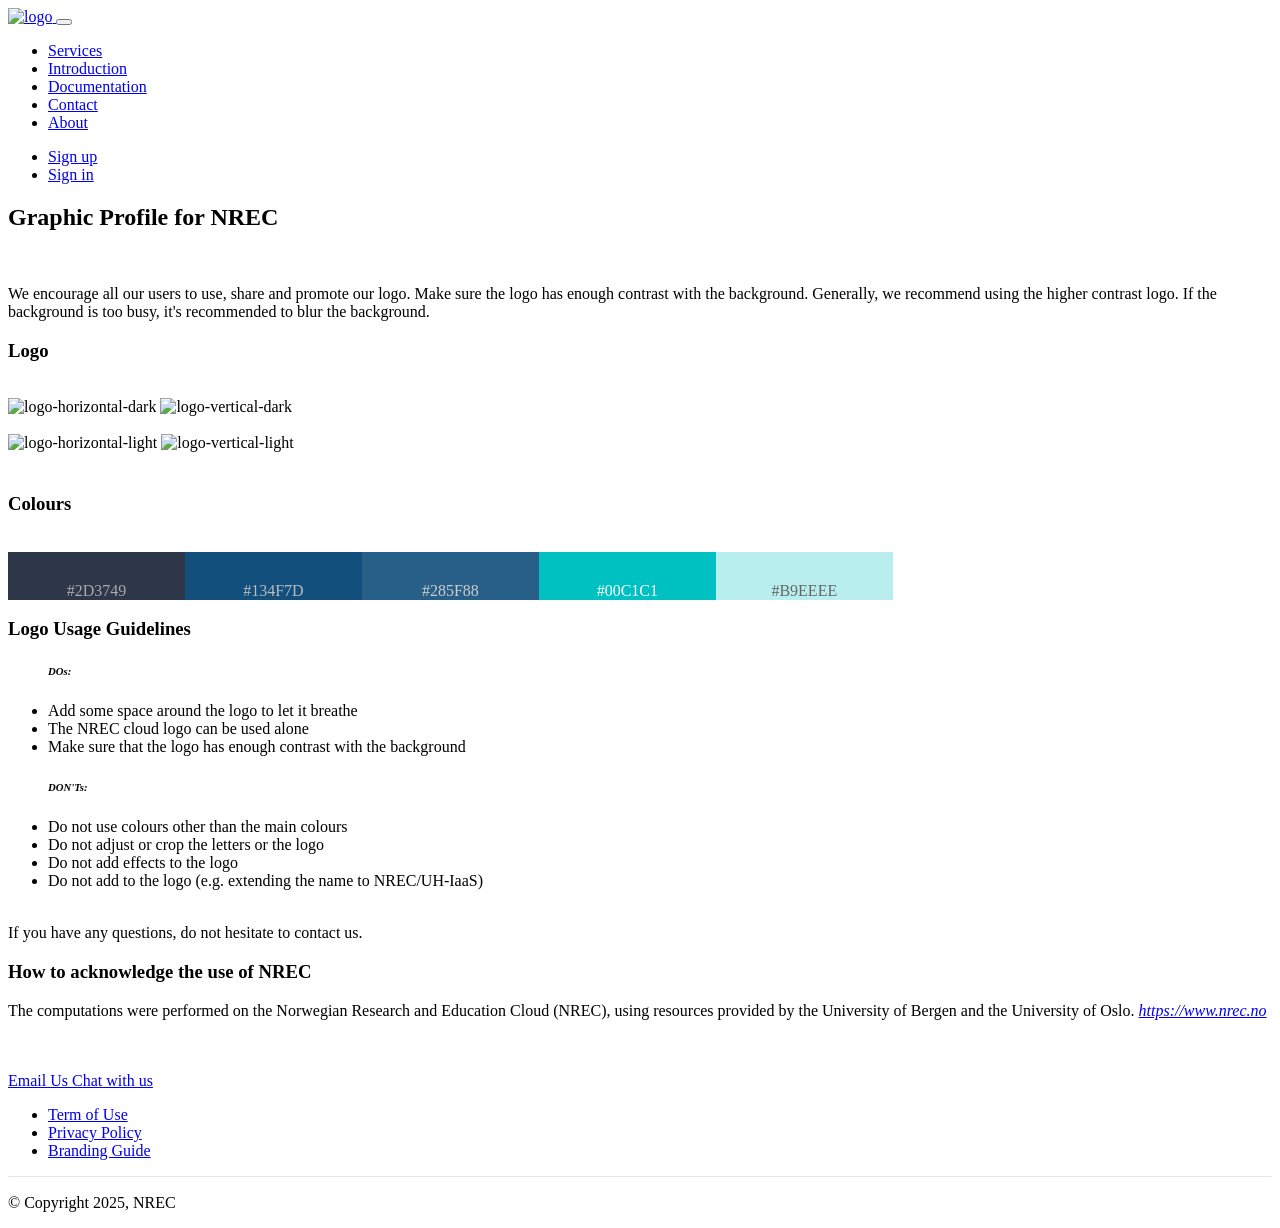
==== branding.html @ ca009070 "feat: remove twitter" ====
<!DOCTYPE html>
<html lang="en" class="full-height">

<head>
  <title>NREC</title>
  <meta charset="utf-8" />
  <meta name="viewport" content="width=device-width, initial-scale=1, user-scalable=no" />
  <meta name="description" content="A Norwegian Cloud Infrastructure for Research and Education" />
  <meta name="keywords"
    content="Cloud, Infrastructure, Education, Research, UiO, UiB, University, Oslo, Bergen, Norway" />

  <meta property="og:title" content="NREC" />
  <meta property="og:type" content="website" />
  <meta property="og:url" content="https://nrec.no" />
  <meta property="og:description" content="A Norwegian Cloud Infrastructure for Research and Education" />
  <meta property="og:image" content="https://nrec.no/assets/img/nrec-horizontal_dark.svg" />
  <meta property="og:site_name" content="nrec.no" />

  <link href="assets/img/favicon.ico" rel="icon" type="image/png">

  <link rel="stylesheet" href="./assets/vendor/bootstrap/bootstrap.min.css">
  <link rel="stylesheet" href="./assets/css/custom.css">
  <link rel="stylesheet" href="https://cdnjs.cloudflare.com/ajax/libs/font-awesome/7.0.1/css/all.min.css"
    integrity="sha512-2SwdPD6INVrV/lHTZbO2nodKhrnDdJK9/kg2XD1r9uGqPo1cUbujc+IYdlYdEErWNu69gVcYgdxlmVmzTWnetw=="
    crossorigin="anonymous" referrerpolicy="no-referrer">
</head>

<body class="index">
  <nav class="navbar navbar-expand-lg navbar-dark fixed-top bg-primary">
    <div class="container">
      <a class="navbar-brand" href="index.html">
        <img src="./assets/img/nrec-vertical_light.svg" alt="logo">
      </a>
      <button class="navbar-toggler" type="button" data-bs-toggle="collapse" data-bs-target="#navbarSupportedContent-7"
        aria-controls="navbarSupportedContent-7" aria-expanded="false" aria-label="Toggle navigation">
        <span class="navbar-toggler-icon"></span>
      </button>
      <div class="collapse navbar-collapse text-center" id="navbarSupportedContent-7">
        <ul class="navbar-nav mr-auto">
          <li class="nav-item mx-2">
            <a class="nav-link" href="index.html#services">Services</a>
          </li>
          <li class="nav-item mx-2">
            <a class="nav-link" href="index.html#info">Introduction</a>
          </li>
          <li class="nav-item mx-2">
            <a class="nav-link" href="https://docs.nrec.no/" rel="noopener noreferrer">Documentation</a>
          </li>
          <li class="nav-item mx-2">
            <a class="nav-link" href="index.html#contact">Contact</a>
          </li>
          <li class="nav-item mx-2">
            <a class="nav-link" href="index.html#about">About</a>
          </li>
        </ul>
        <ul class="navbar-nav ml-auto">
          <li class="nav-item mx-2">
            <a class="btn btn-outline-light" href="https://access.nrec.no/" rel="noopener noreferrer">
              Sign up
            </a>
          </li>
          <li class="nav-item mx-2 m-md-0">
            <a class="btn btn-outline-light" href="https://dashboard.nrec.no" rel="noopener noreferrer">
              Sign in
            </a>
          </li>
        </ul>
      </div>
    </div>
  </nav>

  <a id="branding"></a>
  <div class="container">
    <div class="section">
      <div class="row">
        <div class="col-10 col-md-10 offset-md-1">
          <div class="header text-left">
            <div class="text-left">
                <h2>Graphic Profile for NREC</h2><br />
                <p>
                    We encourage all our users to use, share and promote our logo.
                    Make sure the logo has enough contrast with the background.
                    Generally, we recommend using the higher contrast logo.
                    If the background is too busy, it's recommended to blur the background.
                </p>
                <h3>Logo</h3><br />
                <img src="./assets/img/nrec-horizontal_dark.svg" alt="logo-horizontal-dark">
                <img src="./assets/img/nrec-vertical_dark.svg" alt="logo-vertical-dark">
                <br /><br />
                <img src="./assets/img/nrec-horizontal_light.svg" alt="logo-horizontal-light">
                <img src="./assets/img/nrec-vertical_light.svg" alt="logo-vertical-light">
                <h3><br />Colours</h3><br />
                <div style="font:16px;display:flex;width:70%">
                  <div style="flex:1;background:#2D3749;color:#aaa;padding-top:30px;text-align:center">#2D3749</div>
                  <div style="flex:1;background:#134F7D;color:#bbb;padding-top:30px;text-align:center">#134F7D</div>
                  <div style="flex:1;background:#285F88;color:#ccc;padding-top:30px;text-align:center">#285F88</div>
                  <div style="flex:1;background:#00C1C1;color:#fff;padding-top:30px;text-align:center">#00C1C1</div>
                  <div style="flex:1;background:#B9EEEE;color:#666;padding-top:30px;text-align:center">#B9EEEE</div>
                </div>

            </div>
          </div>
        </div>
      </div>
    </div>
  </div>

  <a id="usage"></a>
  <div class="examples section bg-light">
    <div class="container">
      <div class="row">
        <div class="col-10 col-md-10 offset-md-1">
            <h3>Logo Usage Guidelines</h3>
            <p>
                <ul>
                    <h6><i>DOs:</i></h6>
                    <li>Add some space around the logo to let it breathe</li>
                    <li>The NREC cloud logo can be used alone</li>
                    <li>Make sure that the logo has enough contrast with the background</li>
                </ul>
                <ul>
                    <h6><i>DON'Ts:</i></h6>
                    <li>Do not use colours other than the main colours</li>
                    <li>Do not adjust or crop the letters or the logo</li>
                    <li>Do not add effects to the logo</li>
                    <li>Do not add to the logo (e.g. extending the name to NREC/UH-IaaS)</li>
                </ul>
            </p><br />
            If you have any questions, do not hesitate to contact us.
        </div>
      </div>
    </div>
  </div>

  <div class="ack">
  <div class="container">
    <div class="section">
      <div class="row">
        <div class="col-10 col-md-10 offset-md-1">
            <h3>How to acknowledge the use of NREC</h3>
            <p class="text-left">
            The computations were performed on the Norwegian Research and Education Cloud (NREC),
            using resources provided by the University of Bergen and the University of Oslo.
            <a href="https://www.nrec.no"><i>https://www.nrec.no</i></a>
          </p>
          <br /><br />
        </div>
      </div>
    </div>
  </div>

  <footer class="footer-1 footer_custom">
    <div class="container">
      <div class="small d-flex flex-column flex-md-row justify-content-between align-items-center">
        <div class="social mt-4 mt-md-0">
          <a class="email btn btn-lg icon_some_small" href="mailto:support@nrec.no" target="_blank">
            <i class="fas fa-envelope"></i>
            <span class="sr-only">Email Us</span>
          </a>
          <a class="slack btn btn-lg icon_some_small" href="https://uhps.slack.com" target="_blank" rel="noopener noreferrer">
            <i class="fab fa-slack-hash"></i>
            <span class="sr-only">Chat with us</span>
          </a>
        </div>
        <div class="link text-white">
          <ul class="footer-menu list-unstyled d-flex flex-row flex-wrap gap-3 justify-content-center justify-content-md-end">
            <li><a href="https://docs.nrec.no/terms-of-service.html" rel="noopener noreferrer" class="text-white">Term of Use</a></li>
            <li><a href="https://docs.nrec.no/terms-of-service.html#privacy-policy" rel="noopener noreferrer" class="text-white">Privacy Policy</a></li>
            <li><a href="branding.html" class="text-white">Branding Guide</a></li>
          </ul>
        </div>
      </div>
      <div class="copyright text-center">
        <hr class="border-light my-3" style="border-color: rgba(255, 255, 255, 0.3) !important;" />
        <p class="small text-white mb-0">&copy; Copyright 2025, NREC</p>
      </div>
    </div>
  </footer>

</body>

</html>
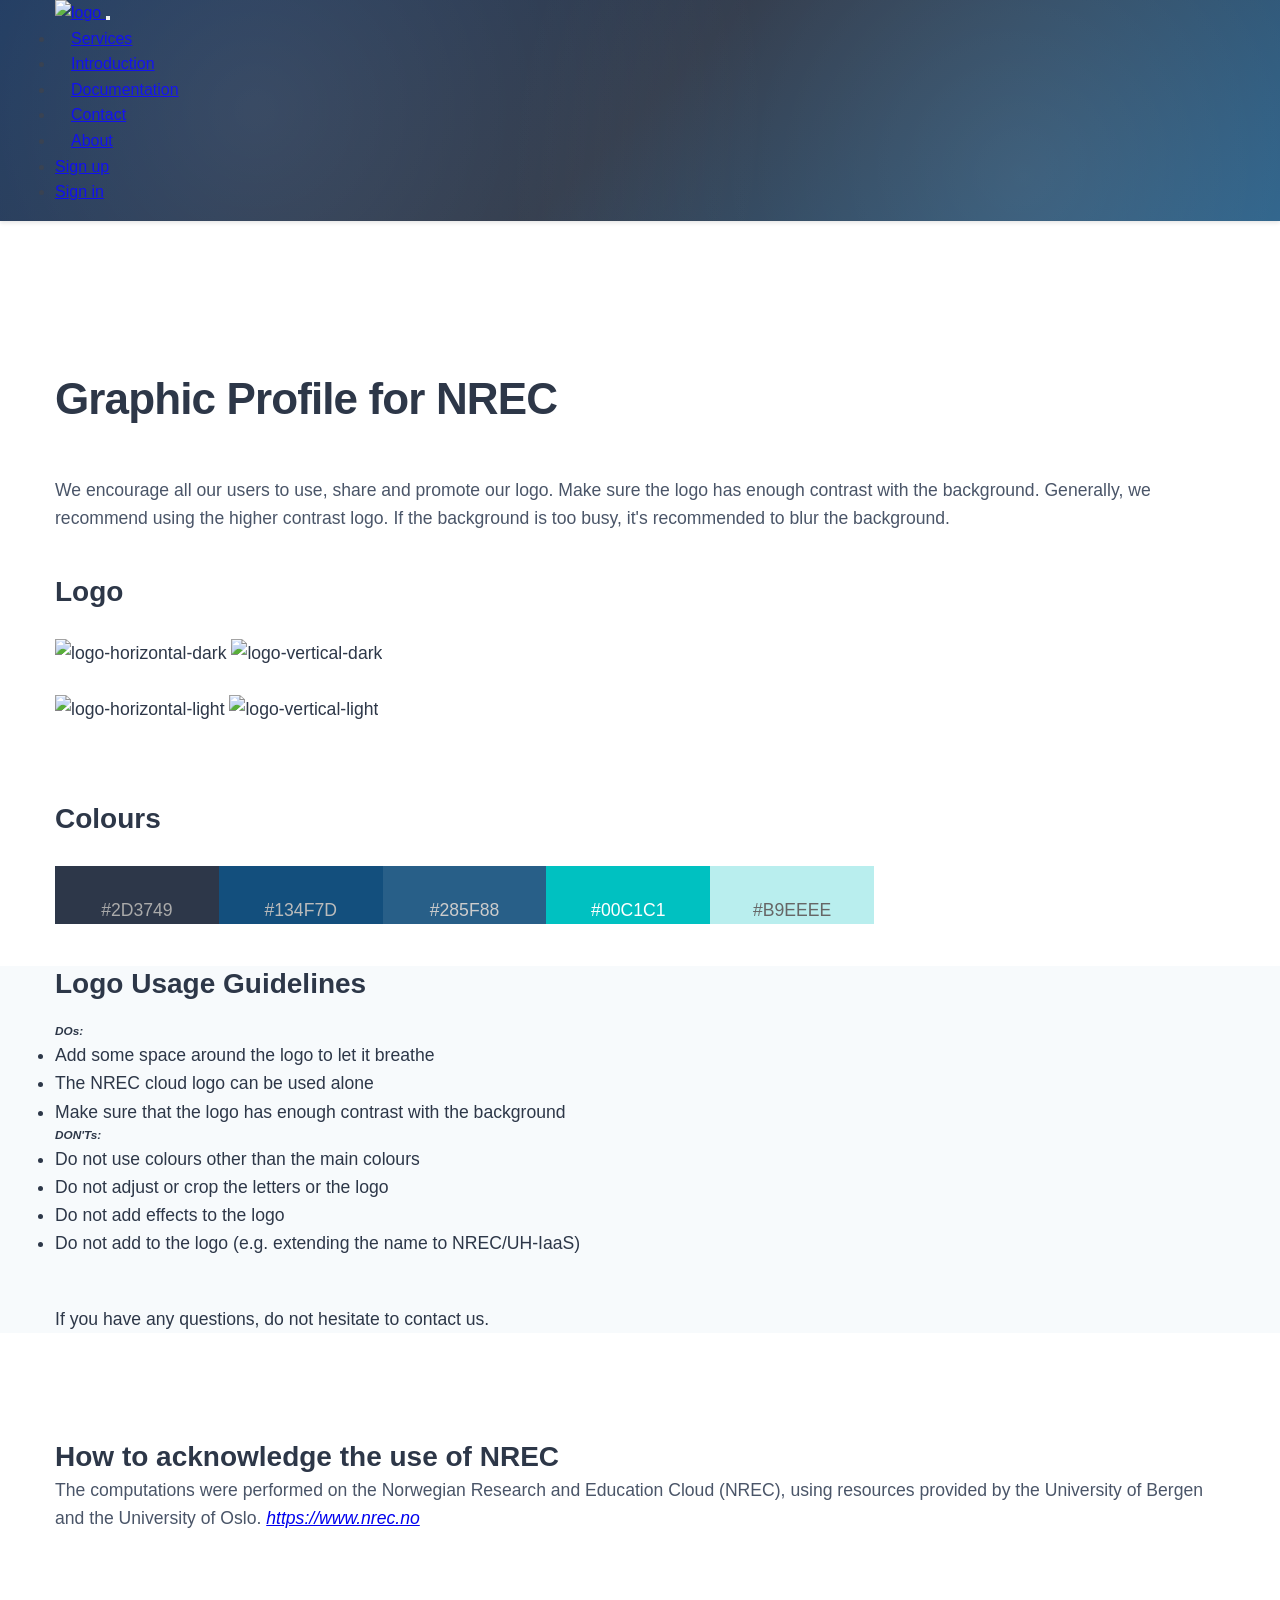
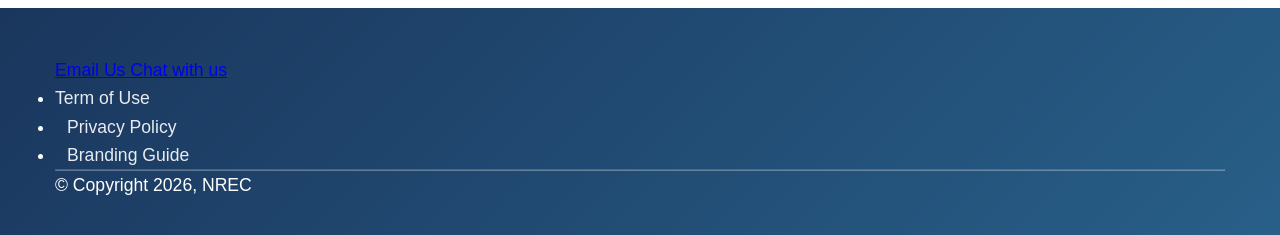
==== commit fb77e099: "it's 2026" ====
--- a/branding.html
+++ b/branding.html
@@ -172,7 +172,7 @@
       </div>
       <div class="copyright text-center">
         <hr class="border-light my-3" style="border-color: rgba(255, 255, 255, 0.3) !important;" />
-        <p class="small text-white mb-0">&copy; Copyright 2025, NREC</p>
+        <p class="small text-white mb-0">&copy; Copyright 2026, NREC</p>
       </div>
     </div>
   </footer>
--- a/assets/css/custom.css
+++ b/assets/css/custom.css
@@ -0,0 +1,682 @@
+.page-view {
+    padding: 0;
+    margin-top: 0; /* Start at very top */
+    padding-top: 152px; /* 72px navbar + 80px content padding */
+    padding-bottom: 60px;
+    min-height: calc(100vh); /* Full viewport height */
+    display: flex;
+    align-items: center;
+    width: 100%;
+    margin-bottom: 0;
+}
+
+/* Make banner background extend to top to eliminate white gap */
+.bg-primary.page-view {
+    margin-top: 0 !important;
+    padding-top: 55px !important; /* 72px navbar + 80px content */
+    position: relative;
+}
+
+/* Ensure no gap after banner */
+.page-view + * {
+    margin-top: 0 !important;
+}
+
+.page-view .container {
+    width: 100%;
+    max-width: 1200px;
+    margin: 0 auto;
+    padding: 0 15px;
+}
+
+.bg-primary {
+    background: linear-gradient(135deg, #1a365d 0%, #2d3748 50%, #285f88 100%) !important;
+    position: relative;
+    overflow: hidden;
+    margin-top: 0 !important;
+    padding-top: 0 !important;
+}
+
+/* Special handling for banner to eliminate white gap */
+.bg-primary.page-view {
+    overflow: visible;
+    background: linear-gradient(135deg, #1a365d 0%, #2d3748 50%, #285f88 100%) !important;
+}
+
+/* Extend banner background up to cover white gap */
+.bg-primary.page-view::after {
+    content: '';
+    position: absolute;
+    top: -72px;
+    left: 0;
+    right: 0;
+    height: 72px;
+    background: linear-gradient(135deg, #1a365d 0%, #2d3748 50%, #285f88 100%);
+    z-index: -1;
+}
+
+.bg-primary::before {
+    content: '';
+    position: absolute;
+    top: 0;
+    left: 0;
+    right: 0;
+    bottom: 0;
+    background: radial-gradient(circle at 20% 50%, rgba(255, 255, 255, 0.1) 0%, transparent 50%),
+                radial-gradient(circle at 80% 80%, rgba(255, 255, 255, 0.1) 0%, transparent 50%);
+    pointer-events: none;
+    z-index: 0;
+}
+
+/* Extend decorative overlay for banner to cover gap area */
+.bg-primary.page-view::before {
+    top: -72px;
+    height: calc(100% + 72px);
+}
+
+.bg-light {
+    background-color: #f7fafc !important;
+}
+
+.bg_custom {
+    background-color: #edf0fa;
+}
+
+.navbar {
+    font-size: 16px;
+    padding: 1rem 0;
+    box-shadow: 0 2px 4px rgba(0, 0, 0, 0.1);
+    backdrop-filter: blur(10px);
+    min-height: 72px; /* Ensures consistent navbar height */
+    width: 100%;
+    margin: 0;
+}
+
+.navbar .container {
+    width: 100%;
+    max-width: 1200px;
+    margin: 0 auto;
+    padding: 0 15px;
+}
+
+.navbar-brand img {
+    height: 40px;
+    transition: transform 0.3s ease;
+}
+
+.navbar-brand:hover img {
+    transform: scale(1.05);
+}
+
+.footer_custom {
+    background: linear-gradient(135deg, #1a365d 0%, #285f88 100%);
+    padding: 3rem 0 1rem;
+    color: #ffffff;
+}
+
+.footer_custom .copyright {
+    color: #ffffff;
+}
+
+.footer_custom .copyright p {
+    color: #ffffff !important;
+}
+
+.footer_custom .footer-menu {
+    gap: 1.5rem;
+}
+
+.footer_custom .footer-menu li {
+    margin: 0;
+    padding: 0 0.75rem;
+}
+
+.footer_custom .footer-menu li:first-child {
+    padding-left: 0;
+}
+
+.footer_custom .footer-menu li:last-child {
+    padding-right: 0;
+}
+
+.footer_custom .footer-menu a {
+    color: rgba(255, 255, 255, 0.9) !important;
+    text-decoration: none;
+    transition: color 0.2s ease;
+    border-bottom: none !important;
+}
+
+.footer_custom .footer-menu a:hover {
+    color: #ffffff !important;
+    border-bottom: none !important;
+}
+
+/*
+.icon_some_small {
+    color: #edf0fa;
+} */
+
+.icon_some_small:hover {
+    color: #edf0fa;
+}
+
+.icon_some_large {
+    color: #134f7d;
+    display: inline-block;
+    text-align: center;
+    padding: 1em;
+    margin: 0.5em;
+    transition: all 0.3s ease;
+    font-size: 25px;
+    text-decoration: none;
+}
+
+.icon_some_large:hover {
+    color: #285f88;
+    transform: none;
+}
+
+.icon_large {
+    color: #285f88;
+    display: block;
+    text-align: center;
+    padding: 1rem;
+    transition: all 0.3s cubic-bezier(0.4, 0, 0.2, 1);
+    font-size: 3rem;
+    margin-bottom: 1rem;
+}
+
+.icon_large:hover {
+    color: #285f88;
+    transform: none;
+}
+
+.minipadding {
+    padding-top: 70px !important;
+ }
+ 
+.subtitle_text1 {
+    margin-top: 1.5em;
+    font-size: 1.25rem;
+    margin-bottom: 1em;
+    color: rgba(255, 255, 255, 0.95);
+    line-height: 1.6;
+    font-weight: 400;
+}
+
+.subtitle_text2 {
+    padding-top: 1em;
+    font-size: 1.15rem;
+    margin-bottom: 0.4em;
+    color: rgba(255, 255, 255, 0.9);
+    line-height: 1.6;
+}
+
+span.emphasize {
+    color: #37A8E1;
+}
+
+strong {
+    font-weight: 570;
+}
+
+small {
+    font-weight: 10;
+}
+
+.note {
+    margin-top: 3em;
+    font-style: italic;
+    color: gray;
+}
+
+html {
+    scroll-behavior: smooth;
+}
+
+* {
+    margin: 0;
+    padding: 0;
+    box-sizing: border-box;
+}
+
+/* Override Bootstrap container to be uniform */
+.container {
+    width: 100%;
+    max-width: 1200px;
+    margin: 0 auto;
+    padding-left: 15px;
+    padding-right: 15px;
+}
+
+/* Remove any default margins that create white space */
+.bg-primary + .container,
+.page-view + .container {
+    margin-top: 0 !important;
+    padding-top: 4rem;
+}
+
+/* Ensure sections are uniform */
+.section {
+    width: 100%;
+    margin-top: 0;
+}
+
+/* Remove top margin from first section after banner */
+#services + .container .section,
+.container:first-of-type .section {
+    margin-top: 0;
+    padding-top: 4rem;
+}
+
+body { 
+    padding: 0;
+    margin: 0;
+    font-size: 1.1rem;
+    font-family: -apple-system, BlinkMacSystemFont, "Segoe UI", Roboto, "Helvetica Neue", Arial, sans-serif, "Apple Color Emoji", "Segoe UI Emoji", "Segoe UI Symbol";
+    line-height: 1.6;
+    color: #2d3748;
+    -webkit-font-smoothing: antialiased;
+    -moz-osx-font-smoothing: grayscale;
+    background-color: #ffffff;
+}
+
+/* Ensure banner starts at top with no white gap */
+.bg-primary.page-view {
+    margin-top: 0 !important;
+}
+
+p {
+    margin-bottom: 1.25rem;
+    color: #4a5568;
+}
+
+.lead {
+    font-size: 1.25rem;
+    font-weight: 300;
+    line-height: 1.6;
+}
+
+.text-muted {
+    color: #718096 !important;
+}
+
+.nav-link {
+    transition: color 0.2s ease;
+    font-weight: 500;
+    padding: 0.5rem 1rem !important;
+}
+
+.nav-link:hover {
+    color: rgba(255, 255, 255, 1) !important;
+}
+
+.compact {
+    margin-top: 0.75em;
+    color: red;
+}
+
+h2 {
+    margin-top: 2em;
+    font-size: 2.75rem;
+    margin-bottom: 0.5em;
+    font-weight: 700;
+    line-height: 1.2;
+    letter-spacing: -0.02em;
+}
+
+h3 {
+    margin-top: 1.5em;
+    font-size: 1.75rem;
+    font-weight: 600;
+    line-height: 1.3;
+}
+
+h4 {
+    margin-top: 1.5em;
+    margin-bottom: 0.4em;
+}
+
+
+/* Offset anchors for links to adjust for fixed nav bar */
+:target {
+    display: block;
+    position: relative;
+    top: -72px; /* Matches navbar height */
+    visibility: hidden;
+    scroll-margin-top: 72px; /* Modern approach for anchor scrolling */
+  }
+  
+/* Add scroll margin to all section anchors */
+[id] {
+    scroll-margin-top: 72px;
+}
+
+.logoBox {
+    width: 100%;
+    height: 100%;
+    top: -35px;
+    padding-bottom: 20px;
+    background-color:#000000;
+}
+
+/* Supporters logo */
+.logoContainer {
+	display: flex; 
+    flex-flow: row wrap;
+    justify-content: space-between;
+    padding: 1px;
+    position: relative;
+  }
+
+.logos {
+    padding-top: 35px;
+    display: inline-flex;
+    height: 100%;
+    width: 100%;
+}
+
+/* Partners Logos - Fixed width row with wrap */
+.partners-logos-container {
+    justify-content: center;
+    align-items: center;
+    width: 100%;
+    padding: 2rem 0;
+}
+
+.partners-logos {
+    display: flex;
+    flex-wrap: wrap;
+    justify-content: center;
+    align-items: center;
+    gap: 1.5rem 2rem;
+    max-width: 1200px;
+    margin: 0 auto;
+}
+
+.partner-logo {
+    object-fit: contain;
+    transition: opacity 0.3s ease;
+    display: block;
+}
+
+.partner-logo:hover {
+    opacity: 0.8;
+}
+
+/* Individual partner logo sizing - adjust as needed */
+.partner-logo-uio {
+    width: 125px;
+    height: auto;
+    max-height: 70px;
+}
+
+.partner-logo-uib {
+    width: 125px;
+    height: auto;
+    max-height: 70px;
+}
+
+.partner-logo-neic {
+    width: 125px;
+    height: auto;
+    max-height: 70px;
+}
+
+.partner-logo-naic {
+    width: 125px;
+    height: auto;
+    max-height: 70px;
+}
+
+.partner-logo-alice {
+    width: 125px;
+    height: auto;
+    max-height: 70px;
+}
+
+.partner-logo-atlas {
+    width: 125px;
+    height: auto;
+    max-height: 70px;
+}
+
+.partner-logo-wlcg {
+    width: 125px;
+    height: auto;
+    max-height: 70px;
+}
+
+.subpage-header {
+	margin-top: 2rem;
+	padding: 2rem 0rem 1rem 0rem;
+}
+
+.subpage-header + div {
+    margin-top: 3em;
+}
+
+@media only screen and (min-width: 768px) {
+	.subpage-header {
+		margin-top: 2rem;
+	}
+}
+
+/* Modern Card style */
+.card_style {
+    border: none;
+    border-radius: 12px;
+    padding: 2rem;
+    transition: all 0.3s cubic-bezier(0.4, 0, 0.2, 1);
+    background: #ffffff;
+    box-shadow: 0 1px 3px rgba(0, 0, 0, 0.1), 0 1px 2px rgba(0, 0, 0, 0.06);
+    height: 100%;
+    display: flex;
+    flex-direction: column;
+}
+
+.card_style:hover {
+    transform: none;
+    box-shadow: 0 1px 3px rgba(0, 0, 0, 0.1), 0 1px 2px rgba(0, 0, 0, 0.06);
+}
+
+.card_style .card-body {
+    display: flex;
+    flex-direction: column;
+    align-items: center;
+    justify-content: center;
+    padding: 1.5rem;
+}
+
+.card_style .card-title {
+    font-size: 1.25rem;
+    font-weight: 600;
+    margin-top: 1rem;
+    margin-bottom: 0.75rem;
+    color: #1a365d;
+}
+
+.card_style .card-text {
+    color: #4a5568;
+    font-size: 0.95rem;
+    line-height: 1.6;
+    margin: 0;
+}
+
+
+/* Compact services grid */
+.services-grid .card_style {
+    padding: 0.75rem;
+    border-radius: 8px;
+}
+
+.services-grid .card_style .card-body {
+    padding: 0.4rem;
+}
+
+.services-grid .card_style .card-title {
+    margin-top: 0.25rem;
+    margin-bottom: 0.25rem;
+    font-size: 1rem;
+}
+
+.services-grid .card_style .card-text {
+    font-size: 0.8rem;
+    line-height: 1.4;
+}
+
+.services-grid .icon_large {
+    padding: 0.25rem;
+    margin-bottom: 0.25rem;
+}
+
+
+
+/* Compact contact buttons */
+#contact .icon_some_large {
+    padding: 0.5em;
+    margin: 0.25em;
+    font-size: 16px;
+}
+
+
+/* Contact links - behave like text, not buttons */
+#contact .icon_some_large {
+    user-select: text;
+    -webkit-user-select: text;
+    cursor: text;
+}
+
+#contact .icon_some_large:hover {
+    color: #285f88;
+    transform: none;
+}
+
+/* Manage Display Headers for Mobile Devices */
+@media (max-width: 576px) {
+    .display-1 {
+        font-size: 4rem;
+        font-weight: 800;
+        line-height: 1.0;
+    }
+    
+    .display-2 {
+        font-size: 2.75rem;
+        font-weight: 300;
+        line-height: 1.0;
+    }
+
+    .display-3 {
+        font-size: 2.25rem;
+        font-weight: 300;
+        line-height: 1.0;
+    }
+
+    .display-4 {
+        font-size: 1.75rem;
+        font-weight: 300;
+        line-height: 1.0;
+    }
+
+    h2{
+        font-size: 1.9rem;
+    }
+
+    h3{
+        font-size: 1.5rem;
+    }
+
+    h4{
+        font-size: 1.25rem;
+    }
+
+    h5{
+        font-size: 0.9rem;
+    }
+
+    p {
+        font-size: 0.9rem;
+    }
+
+    ul {
+        font-size: 0.9rem;
+    }
+
+    .subtitle_text2 {
+        padding-top: 0.75em;
+        font-size: 1rem;
+    }
+
+    .card_style {
+        padding: 1.5rem;
+        border-radius: 12px;
+    }
+    
+    .card_style .card-body {
+        padding: 1rem;
+    }
+
+    .icon_large {
+        color: #285f88;
+        display: block;
+        text-align: center;
+        padding: 0.5rem;
+        transition: all 0.3s ease;
+        font-size: 2rem;
+    }
+    .icon_some_large {
+        color: #134f7d;
+        display: inline-block;
+        text-align: center;
+        padding: 0.5em;
+        margin: 0.25em;
+        transition: all 0.3s ease;
+        font-size: 18px;
+    }
+}
+
+@media (max-width: 415px) {
+    h3{
+        font-size: 1.1rem;
+    }
+
+    h4{
+        font-size: 1.1rem;
+        margin-top: 0.5em;
+    }
+}
+
+
+@media (max-width: 350px) {
+    h3{
+        font-size: 1.1rem;
+    }
+
+    h4{
+        margin-top: 0.5em;
+    }
+}
+
+@media (max-width: 320px) {
+    .display-1 {
+        font-size: 3rem;
+        font-weight: 800;
+        line-height: 1.0;
+    }
+
+    h2{
+        font-size: 1.3rem;
+    }
+
+    h3{
+        font-size: 1rem;
+    }
+
+    h4{
+        font-size: 0.9rem;
+    }
+
+    .index .page-hero .credits{
+        margin-top: 3rem;
+    }
+}
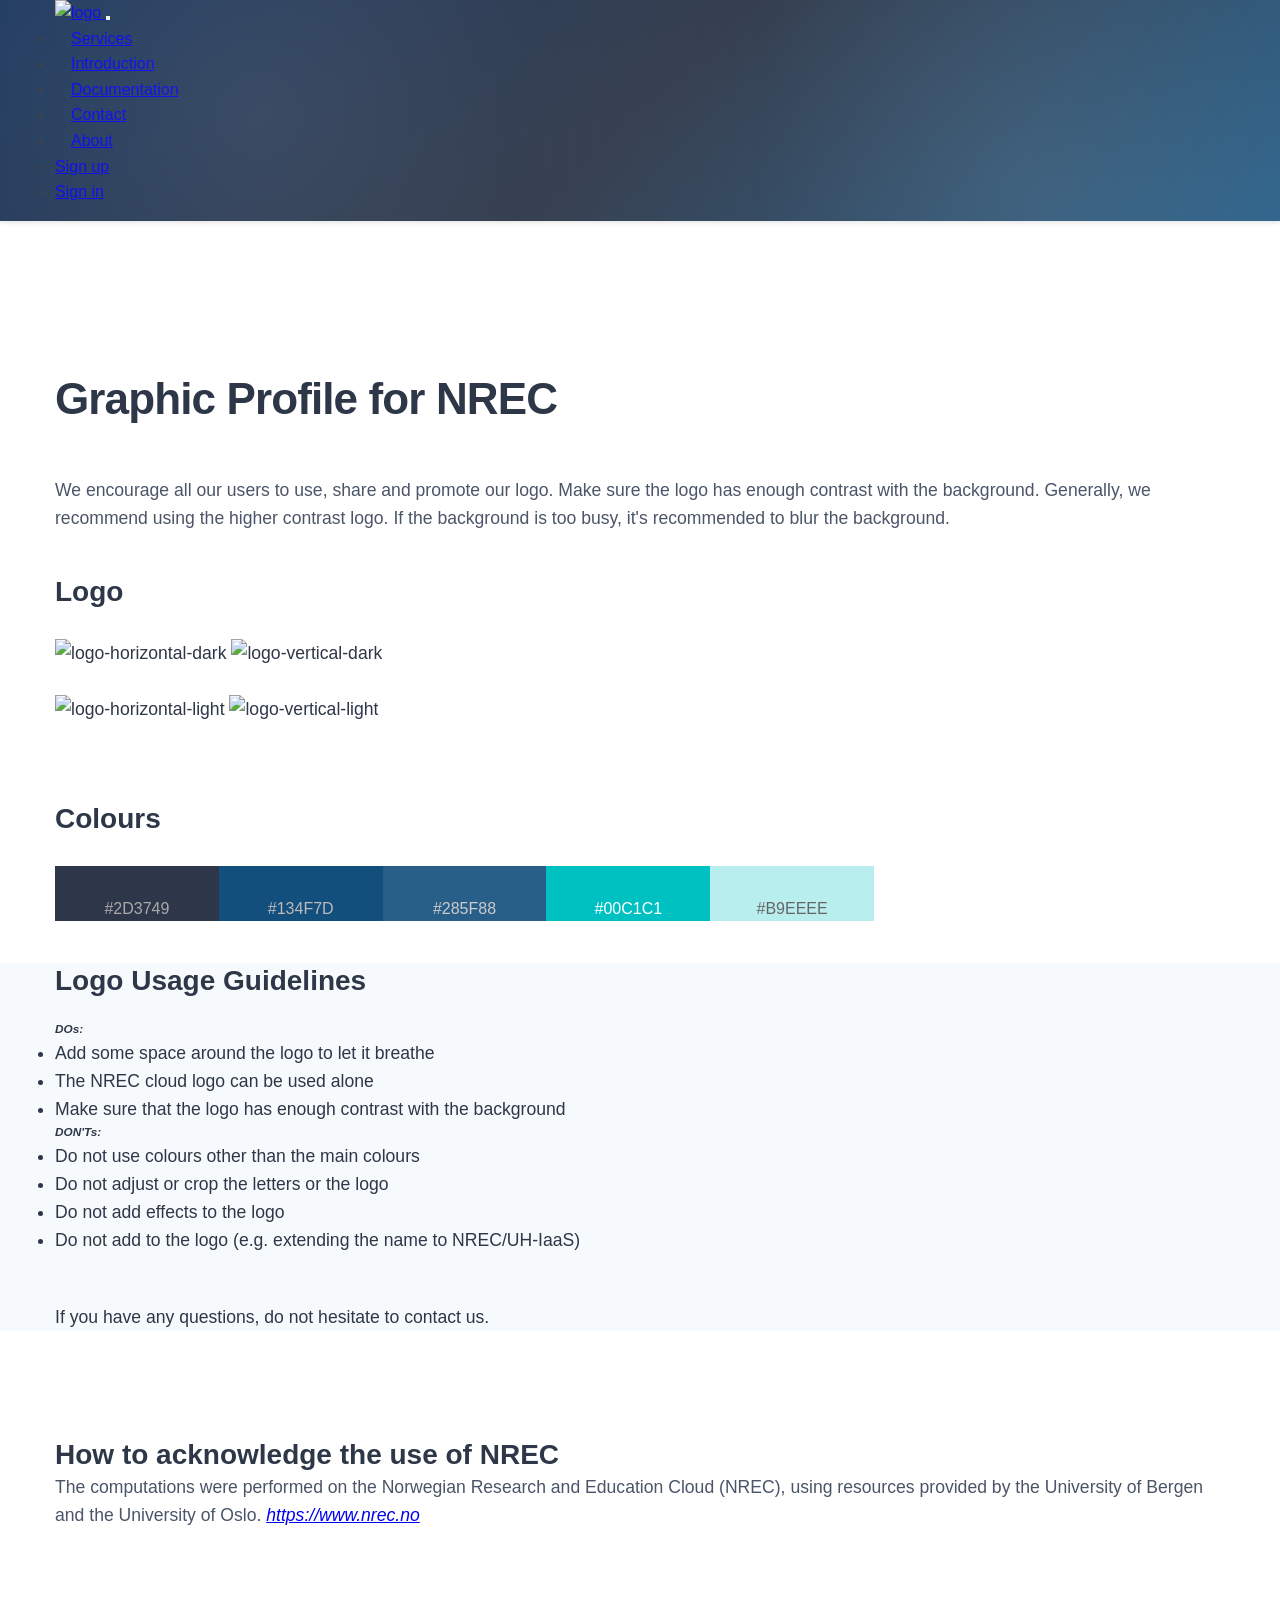
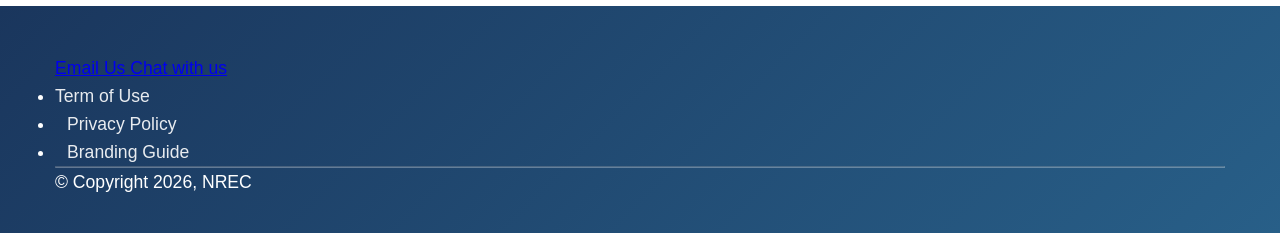
==== commit 5bd7dbfc: "moved inline styling to custum.css (ai ass)" ====
--- a/branding.html
+++ b/branding.html
@@ -1,5 +1,5 @@
 <!DOCTYPE html>
-<html lang="en" class="full-height">
+<html lang="en">
 
 <head>
   <title>NREC</title>
@@ -74,7 +74,7 @@
     <div class="section">
       <div class="row">
         <div class="col-10 col-md-10 offset-md-1">
-          <div class="header text-left">
+          <div class="text-left">
             <div class="text-left">
                 <h2>Graphic Profile for NREC</h2><br />
                 <p>
@@ -90,12 +90,12 @@
                 <img src="./assets/img/nrec-horizontal_light.svg" alt="logo-horizontal-light">
                 <img src="./assets/img/nrec-vertical_light.svg" alt="logo-vertical-light">
                 <h3><br />Colours</h3><br />
-                <div style="font:16px;display:flex;width:70%">
-                  <div style="flex:1;background:#2D3749;color:#aaa;padding-top:30px;text-align:center">#2D3749</div>
-                  <div style="flex:1;background:#134F7D;color:#bbb;padding-top:30px;text-align:center">#134F7D</div>
-                  <div style="flex:1;background:#285F88;color:#ccc;padding-top:30px;text-align:center">#285F88</div>
-                  <div style="flex:1;background:#00C1C1;color:#fff;padding-top:30px;text-align:center">#00C1C1</div>
-                  <div style="flex:1;background:#B9EEEE;color:#666;padding-top:30px;text-align:center">#B9EEEE</div>
+                <div class="color-swatches">
+                  <div class="color-swatch" style="background:#2D3749;color:#aaa">#2D3749</div>
+                  <div class="color-swatch" style="background:#134F7D;color:#bbb">#134F7D</div>
+                  <div class="color-swatch" style="background:#285F88;color:#ccc">#285F88</div>
+                  <div class="color-swatch" style="background:#00C1C1;color:#fff">#00C1C1</div>
+                  <div class="color-swatch" style="background:#B9EEEE;color:#666">#B9EEEE</div>
                 </div>
 
             </div>
@@ -106,7 +106,7 @@
   </div>
 
   <a id="usage"></a>
-  <div class="examples section bg-light">
+  <div class="section bg-light">
     <div class="container">
       <div class="row">
         <div class="col-10 col-md-10 offset-md-1">
@@ -132,7 +132,7 @@
     </div>
   </div>
 
-  <div class="ack">
+  <div>
   <div class="container">
     <div class="section">
       <div class="row">
@@ -152,7 +152,7 @@
   <footer class="footer-1 footer_custom">
     <div class="container">
       <div class="small d-flex flex-column flex-md-row justify-content-between align-items-center">
-        <div class="social mt-4 mt-md-0">
+        <div class="mt-4 mt-md-0">
           <a class="email btn btn-lg icon_some_small" href="mailto:support@nrec.no" target="_blank">
             <i class="fas fa-envelope"></i>
             <span class="sr-only">Email Us</span>
@@ -162,7 +162,7 @@
             <span class="sr-only">Chat with us</span>
           </a>
         </div>
-        <div class="link text-white">
+        <div class="text-white">
           <ul class="footer-menu list-unstyled d-flex flex-row flex-wrap gap-3 justify-content-center justify-content-md-end">
             <li><a href="https://docs.nrec.no/terms-of-service.html" rel="noopener noreferrer" class="text-white">Term of Use</a></li>
             <li><a href="https://docs.nrec.no/terms-of-service.html#privacy-policy" rel="noopener noreferrer" class="text-white">Privacy Policy</a></li>
@@ -171,7 +171,7 @@
         </div>
       </div>
       <div class="copyright text-center">
-        <hr class="border-light my-3" style="border-color: rgba(255, 255, 255, 0.3) !important;" />
+        <hr class="border-light my-3 footer-divider" />
         <p class="small text-white mb-0">&copy; Copyright 2026, NREC</p>
       </div>
     </div>
--- a/assets/css/custom.css
+++ b/assets/css/custom.css
@@ -10,25 +10,6 @@
     margin-bottom: 0;
 }
 
-/* Make banner background extend to top to eliminate white gap */
-.bg-primary.page-view {
-    margin-top: 0 !important;
-    padding-top: 55px !important; /* 72px navbar + 80px content */
-    position: relative;
-}
-
-/* Ensure no gap after banner */
-.page-view + * {
-    margin-top: 0 !important;
-}
-
-.page-view .container {
-    width: 100%;
-    max-width: 1200px;
-    margin: 0 auto;
-    padding: 0 15px;
-}
-
 .bg-primary {
     background: linear-gradient(135deg, #1a365d 0%, #2d3748 50%, #285f88 100%) !important;
     position: relative;
@@ -37,10 +18,10 @@
     padding-top: 0 !important;
 }
 
-/* Special handling for banner to eliminate white gap */
+/* Banner: extend background up to cover gap behind fixed navbar */
 .bg-primary.page-view {
+    padding-top: 55px !important; /* 72px navbar + 80px content */
     overflow: visible;
-    background: linear-gradient(135deg, #1a365d 0%, #2d3748 50%, #285f88 100%) !important;
 }
 
 /* Extend banner background up to cover white gap */
@@ -78,10 +59,6 @@
     background-color: #f7fafc !important;
 }
 
-.bg_custom {
-    background-color: #edf0fa;
-}
-
 .navbar {
     font-size: 16px;
     padding: 1rem 0;
@@ -92,13 +69,6 @@
     margin: 0;
 }
 
-.navbar .container {
-    width: 100%;
-    max-width: 1200px;
-    margin: 0 auto;
-    padding: 0 15px;
-}
-
 .navbar-brand img {
     height: 40px;
     transition: transform 0.3s ease;
@@ -150,11 +120,6 @@
     color: #ffffff !important;
     border-bottom: none !important;
 }
-
-/*
-.icon_some_small {
-    color: #edf0fa;
-} */
 
 .icon_some_small:hover {
     color: #edf0fa;
@@ -186,15 +151,6 @@
     margin-bottom: 1rem;
 }
 
-.icon_large:hover {
-    color: #285f88;
-    transform: none;
-}
-
-.minipadding {
-    padding-top: 70px !important;
- }
- 
 .subtitle_text1 {
     margin-top: 1.5em;
     font-size: 1.25rem;
@@ -212,22 +168,8 @@
     line-height: 1.6;
 }
 
-span.emphasize {
-    color: #37A8E1;
-}
-
 strong {
     font-weight: 570;
-}
-
-small {
-    font-weight: 10;
-}
-
-.note {
-    margin-top: 3em;
-    font-style: italic;
-    color: gray;
 }
 
 html {
@@ -250,7 +192,6 @@
 }
 
 /* Remove any default margins that create white space */
-.bg-primary + .container,
 .page-view + .container {
     margin-top: 0 !important;
     padding-top: 4rem;
@@ -281,11 +222,6 @@
     background-color: #ffffff;
 }
 
-/* Ensure banner starts at top with no white gap */
-.bg-primary.page-view {
-    margin-top: 0 !important;
-}
-
 p {
     margin-bottom: 1.25rem;
     color: #4a5568;
@@ -311,9 +247,27 @@
     color: rgba(255, 255, 255, 1) !important;
 }
 
-.compact {
-    margin-top: 0.75em;
-    color: red;
+/* Lift content above decorative overlays */
+.content-layer {
+    position: relative;
+    z-index: 1;
+}
+
+/* Hero heading */
+.display-4 {
+    font-size: 3.5rem;
+    font-weight: 700;
+    line-height: 1.1;
+}
+
+/* Hero image */
+.hero-image {
+    border-radius: 12px;
+}
+
+/* Footer divider */
+.footer-divider {
+    border-color: rgba(255, 255, 255, 0.3) !important;
 }
 
 h2 {
@@ -338,43 +292,7 @@
 }
 
 
-/* Offset anchors for links to adjust for fixed nav bar */
-:target {
-    display: block;
-    position: relative;
-    top: -72px; /* Matches navbar height */
-    visibility: hidden;
-    scroll-margin-top: 72px; /* Modern approach for anchor scrolling */
-  }
-  
-/* Add scroll margin to all section anchors */
-[id] {
-    scroll-margin-top: 72px;
-}
-
-.logoBox {
-    width: 100%;
-    height: 100%;
-    top: -35px;
-    padding-bottom: 20px;
-    background-color:#000000;
-}
-
 /* Supporters logo */
-.logoContainer {
-	display: flex; 
-    flex-flow: row wrap;
-    justify-content: space-between;
-    padding: 1px;
-    position: relative;
-  }
-
-.logos {
-    padding-top: 35px;
-    display: inline-flex;
-    height: 100%;
-    width: 100%;
-}
 
 /* Partners Logos - Fixed width row with wrap */
 .partners-logos-container {
@@ -405,61 +323,16 @@
 }
 
 /* Individual partner logo sizing - adjust as needed */
-.partner-logo-uio {
-    width: 125px;
-    height: auto;
-    max-height: 70px;
-}
-
-.partner-logo-uib {
-    width: 125px;
-    height: auto;
-    max-height: 70px;
-}
-
-.partner-logo-neic {
-    width: 125px;
-    height: auto;
-    max-height: 70px;
-}
-
-.partner-logo-naic {
-    width: 125px;
-    height: auto;
-    max-height: 70px;
-}
-
-.partner-logo-alice {
-    width: 125px;
-    height: auto;
-    max-height: 70px;
-}
-
-.partner-logo-atlas {
-    width: 125px;
-    height: auto;
-    max-height: 70px;
-}
-
+.partner-logo-uio,
+.partner-logo-uib,
+.partner-logo-neic,
+.partner-logo-naic,
+.partner-logo-alice,
+.partner-logo-atlas,
 .partner-logo-wlcg {
     width: 125px;
     height: auto;
     max-height: 70px;
-}
-
-.subpage-header {
-	margin-top: 2rem;
-	padding: 2rem 0rem 1rem 0rem;
-}
-
-.subpage-header + div {
-    margin-top: 3em;
-}
-
-@media only screen and (min-width: 768px) {
-	.subpage-header {
-		margin-top: 2rem;
-	}
 }
 
 /* Modern Card style */
@@ -475,11 +348,6 @@
     flex-direction: column;
 }
 
-.card_style:hover {
-    transform: none;
-    box-shadow: 0 1px 3px rgba(0, 0, 0, 0.1), 0 1px 2px rgba(0, 0, 0, 0.06);
-}
-
 .card_style .card-body {
     display: flex;
     flex-direction: column;
@@ -532,16 +400,11 @@
 
 
 
-/* Compact contact buttons */
+/* Compact contact links - behave like text, not buttons */
 #contact .icon_some_large {
     padding: 0.5em;
     margin: 0.25em;
     font-size: 16px;
-}
-
-
-/* Contact links - behave like text, not buttons */
-#contact .icon_some_large {
     user-select: text;
     -webkit-user-select: text;
     cursor: text;
@@ -554,23 +417,6 @@
 
 /* Manage Display Headers for Mobile Devices */
 @media (max-width: 576px) {
-    .display-1 {
-        font-size: 4rem;
-        font-weight: 800;
-        line-height: 1.0;
-    }
-    
-    .display-2 {
-        font-size: 2.75rem;
-        font-weight: 300;
-        line-height: 1.0;
-    }
-
-    .display-3 {
-        font-size: 2.25rem;
-        font-weight: 300;
-        line-height: 1.0;
-    }
 
     .display-4 {
         font-size: 1.75rem;
@@ -586,10 +432,6 @@
         font-size: 1.5rem;
     }
 
-    h4{
-        font-size: 1.25rem;
-    }
-
     h5{
         font-size: 0.9rem;
     }
@@ -617,20 +459,12 @@
     }
 
     .icon_large {
-        color: #285f88;
-        display: block;
-        text-align: center;
         padding: 0.5rem;
-        transition: all 0.3s ease;
         font-size: 2rem;
     }
     .icon_some_large {
-        color: #134f7d;
-        display: inline-block;
-        text-align: center;
         padding: 0.5em;
         margin: 0.25em;
-        transition: all 0.3s ease;
         font-size: 18px;
     }
 }
@@ -639,30 +473,11 @@
     h3{
         font-size: 1.1rem;
     }
-
-    h4{
-        font-size: 1.1rem;
-        margin-top: 0.5em;
-    }
-}
-
-
-@media (max-width: 350px) {
-    h3{
-        font-size: 1.1rem;
-    }
-
-    h4{
-        margin-top: 0.5em;
-    }
-}
+}
+
+
 
 @media (max-width: 320px) {
-    .display-1 {
-        font-size: 3rem;
-        font-weight: 800;
-        line-height: 1.0;
-    }
 
     h2{
         font-size: 1.3rem;
@@ -671,12 +486,18 @@
     h3{
         font-size: 1rem;
     }
-
-    h4{
-        font-size: 0.9rem;
-    }
-
-    .index .page-hero .credits{
-        margin-top: 3rem;
-    }
-}
+}
+
+
+/* Branding colour swatches */
+.color-swatches {
+    font-size: 16px;
+    display: flex;
+    width: 70%;
+}
+
+.color-swatch {
+    flex: 1;
+    padding-top: 30px;
+    text-align: center;
+}
